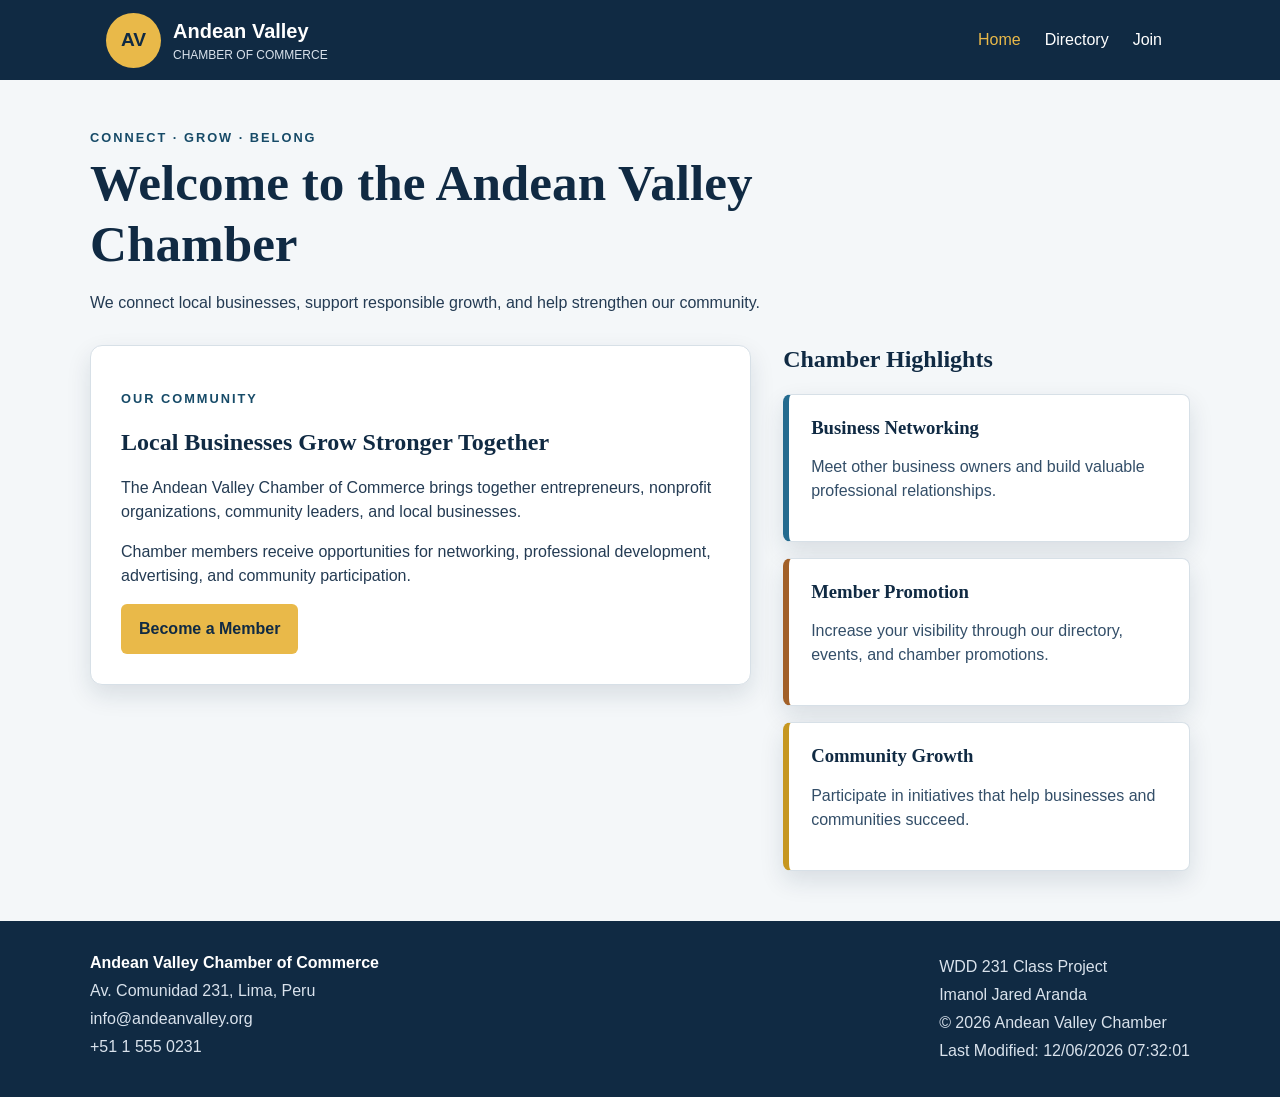
==== chamber/index.html @ 9b0d6aef "Complete W04 Chamber Join Page" ====
<!DOCTYPE html>
<html lang="en">
<head>
  <meta charset="UTF-8">
  <meta name="viewport" content="width=device-width, initial-scale=1.0">
  <meta
    name="description"
    content="Official website of the Andean Valley Chamber of Commerce.">
  <meta name="author" content="Imanol Jared Aranda">

  <title>Home | Andean Valley Chamber</title>

  <link rel="stylesheet" href="styles/chamber.css">
  <script src="scripts/navigation.js" defer></script>
</head>

<body>
  <header class="site-header">
    <div class="header-content">
      <a class="logo" href="index.html" aria-label="Andean Valley Chamber home">
        AV
      </a>

      <div class="business-name">
        <strong>Andean Valley</strong>
        <span>Chamber of Commerce</span>
      </div>

      <button
        id="menu-button"
        type="button"
        aria-label="Open navigation"
        aria-controls="navigation"
        aria-expanded="false">
      </button>

      <nav id="navigation" aria-label="Main navigation">
        <a class="active" href="index.html" aria-current="page">Home</a>
        <a href="directory.html">Directory</a>
        <a href="join.html">Join</a>
      </nav>
    </div>
  </header>

  <main>
    <div class="page-title">
      <p class="eyebrow">Connect · Grow · Belong</p>

      <h1>Welcome to the Andean Valley Chamber</h1>

      <p>
        We connect local businesses, support responsible growth,
        and help strengthen our community.
      </p>
    </div>

    <div class="join-layout">
      <section class="confirmation">
        <p class="eyebrow">Our Community</p>

        <h2>Local Businesses Grow Stronger Together</h2>

        <p>
          The Andean Valley Chamber of Commerce brings together
          entrepreneurs, nonprofit organizations, community leaders,
          and local businesses.
        </p>

        <p>
          Chamber members receive opportunities for networking,
          professional development, advertising, and community
          participation.
        </p>

        <a class="home-button" href="join.html">Become a Member</a>
      </section>

      <section class="membership-section" aria-labelledby="highlights-title">
        <h2 id="highlights-title">Chamber Highlights</h2>

        <div class="membership-cards">
          <article class="membership-card">
            <h3>Business Networking</h3>
            <p>
              Meet other business owners and build valuable
              professional relationships.
            </p>
          </article>

          <article class="membership-card bronze-card">
            <h3>Member Promotion</h3>
            <p>
              Increase your visibility through our directory,
              events, and chamber promotions.
            </p>
          </article>

          <article class="membership-card gold-card">
            <h3>Community Growth</h3>
            <p>
              Participate in initiatives that help businesses
              and communities succeed.
            </p>
          </article>
        </div>
      </section>
    </div>
  </main>

  <footer>
    <div>
      <strong>Andean Valley Chamber of Commerce</strong>
      <p>Av. Comunidad 231, Lima, Peru</p>
      <p>info@andeanvalley.org</p>
      <p>+51 1 555 0231</p>
    </div>

    <div>
      <p>WDD 231 Class Project</p>
      <p>Imanol Jared Aranda</p>
      <p>© <span id="current-year"></span> Andean Valley Chamber</p>
      <p>Last Modified: <span id="last-modified"></span></p>
    </div>
  </footer>
</body>
</html>
---- chamber/styles/chamber.css ----
:root {
    --navy: #102a43;
    --blue: #246b8f;
    --dark-blue: #174b68;
    --gold: #e9b949;
    --white: #ffffff;
    --background: #f4f7f9;
    --text: #243b53;
    --gray: #334e68;
    --border: #d7e0e7;
    --shadow: 0 10px 25px rgb(16 42 67 / 12%);
  }
  
  * {
    box-sizing: border-box;
  }
  
  body {
    min-width: 320px;
    margin: 0;
    color: var(--text);
    background: var(--background);
    font-family: Arial, Helvetica, sans-serif;
    line-height: 1.5;
  }
  
  button,
  input,
  select,
  textarea {
    font: inherit;
  }
  
  /* HEADER */
  
  .site-header {
    color: var(--white);
    background: var(--navy);
  }
  
  .header-content {
    display: grid;
    grid-template-columns: auto 1fr auto;
    align-items: center;
    max-width: 1100px;
    min-height: 80px;
    margin: auto;
    padding: 10px 16px;
    gap: 12px;
  }
  
  .logo {
    display: grid;
    width: 55px;
    height: 55px;
    color: var(--navy);
    background: var(--gold);
    border-radius: 50%;
    place-items: center;
    font-size: 1.2rem;
    font-weight: bold;
    text-decoration: none;
  }
  
  .business-name {
    display: flex;
    flex-direction: column;
  }
  
  .business-name strong {
    font-size: 1.25rem;
  }
  
  .business-name span {
    color: #d9e2ec;
    font-size: 0.75rem;
    text-transform: uppercase;
  }
  
  #menu-button {
    width: 45px;
    height: 45px;
    color: var(--navy);
    background: var(--gold);
    border: 1px solid var(--gold);
    border-radius: 5px;
    cursor: pointer;
    font-size: 1.5rem;
    font-weight: bold;
  }
  
  #menu-button::before {
    content: "☰";
  }
  
  #menu-button[aria-expanded="true"]::before {
    content: "×";
  }
  
  nav {
    display: none;
    grid-column: 1 / -1;
  }
  
  nav.open {
    display: grid;
  }
  
  nav a {
    padding: 12px;
    color: var(--white);
    border-top: 1px solid #ffffff20;
    text-decoration: none;
  }
  
  nav a:hover,
  nav a.active {
    color: var(--gold);
  }
  
  /* MAIN CONTENT */
  
  main {
    width: min(1100px, calc(100% - 32px));
    min-height: 65vh;
    margin: auto;
    padding: 35px 0 50px;
  }
  
  .page-title {
    max-width: 720px;
    margin-bottom: 30px;
  }
  
  .eyebrow {
    margin-bottom: 5px;
    color: var(--dark-blue);
    font-size: 0.8rem;
    font-weight: bold;
    letter-spacing: 2px;
    text-transform: uppercase;
  }
  
  h1,
  h2,
  h3 {
    color: var(--navy);
    font-family: Georgia, "Times New Roman", serif;
    line-height: 1.2;
  }
  
  h1 {
    margin: 0 0 10px;
    font-size: clamp(2rem, 7vw, 3.2rem);
  }
  
  /* JOIN FORM */
  
  .join-layout {
    display: grid;
    gap: 32px;
  }
  
  form {
    padding: 24px;
    background: var(--white);
    border: 1px solid var(--border);
    border-radius: 12px;
    box-shadow: var(--shadow);
  }
  
  fieldset {
    margin: 0;
    padding: 0;
    border: 0;
  }
  
  legend {
    margin-bottom: 20px;
    color: var(--navy);
    font-family: Georgia, "Times New Roman", serif;
    font-size: 1.5rem;
    font-weight: bold;
  }
  
  form label {
    display: grid;
    margin-bottom: 18px;
    color: var(--navy);
    gap: 6px;
    font-weight: bold;
  }
  
  input,
  select,
  textarea {
    width: 100%;
    padding: 12px;
    color: var(--text);
    background: var(--white);
    border: 1px solid #829ab1;
    border-radius: 5px;
  }
  
  input:focus,
  select:focus,
  textarea:focus,
  button:focus,
  a:focus {
    outline: 3px solid #e9b949aa;
    outline-offset: 2px;
  }
  
  input:required:valid,
  select:required:valid {
    border-left: 5px solid #2f855a;
  }
  
  .submit-button,
  .home-button {
    display: inline-block;
    padding: 13px 18px;
    color: var(--navy);
    background: var(--gold);
    border: 0;
    border-radius: 6px;
    cursor: pointer;
    font-weight: bold;
    text-decoration: none;
  }
  
  .submit-button {
    width: 100%;
  }
  
  .submit-button:hover,
  .home-button:hover {
    background: #f4cf72;
  }
  
  /* MEMBERSHIP CARDS */
  
  .membership-section h2 {
    margin-top: 0;
  }
  
  .membership-cards {
    display: grid;
    gap: 16px;
  }
  
  .membership-card {
    padding: 22px;
    background: var(--white);
    border: 1px solid var(--border);
    border-left: 6px solid var(--blue);
    border-radius: 8px;
    box-shadow: var(--shadow);
    opacity: 0;
    transform: translateY(25px);
    animation: show-card 0.7s ease forwards;
  }
  
  .membership-card:nth-child(2) {
    animation-delay: 0.15s;
  }
  
  .membership-card:nth-child(3) {
    animation-delay: 0.3s;
  }
  
  .membership-card:nth-child(4) {
    animation-delay: 0.45s;
  }
  
  .membership-card h3 {
    margin: 0 0 8px;
  }
  
  .membership-card p {
    color: var(--gray);
  }
  
  .bronze-card {
    border-left-color: #a26028;
  }
  
  .silver-card {
    border-left-color: #7b8794;
  }
  
  .gold-card {
    border-left-color: #c69720;
  }
  
  .membership-card button,
  .close-button {
    padding: 10px 15px;
    color: var(--white);
    background: var(--dark-blue);
    border: 0;
    border-radius: 5px;
    cursor: pointer;
    font-weight: bold;
  }
  
  .membership-card button:hover,
  .close-button:hover {
    background: var(--navy);
  }
  
  @keyframes show-card {
    to {
      opacity: 1;
      transform: translateY(0);
    }
  }
  
  /* DIALOGS */
  
  dialog {
    width: min(500px, 92%);
    padding: 0;
    border: 0;
    border-radius: 12px;
    box-shadow: 0 25px 60px #00000055;
  }
  
  dialog::backdrop {
    background: #102a43b3;
  }
  
  .dialog-content {
    padding: 25px;
  }
  
  .dialog-content h2 {
    margin-top: 0;
  }
  
  .dialog-content li {
    margin-bottom: 8px;
  }
  
  /* THANK YOU PAGE */
  
  .confirmation {
    max-width: 750px;
    padding: 30px;
    background: var(--white);
    border: 1px solid var(--border);
    border-radius: 12px;
    box-shadow: var(--shadow);
  }
  
  .submitted-information {
    display: grid;
    grid-template-columns: 170px 1fr;
    margin: 25px 0;
    border-top: 1px solid var(--border);
  }
  
  .submitted-information dt,
  .submitted-information dd {
    margin: 0;
    padding: 12px 0;
    border-bottom: 1px solid var(--border);
    overflow-wrap: anywhere;
  }
  
  .submitted-information dt {
    color: var(--navy);
    font-weight: bold;
  }
  
  /* FOOTER */
  
  footer {
    display: grid;
    padding: 30px max(16px, calc((100% - 1100px) / 2));
    color: #d9e2ec;
    background: var(--navy);
    gap: 20px;
  }
  
  footer p {
    margin: 4px 0;
  }
  
  footer strong {
    color: var(--white);
  }
  
  /* LARGER SCREENS */
  
  @media screen and (min-width: 700px) {
    .header-content {
      grid-template-columns: auto auto 1fr;
    }
  
    #menu-button {
      display: none;
    }
  
    nav,
    nav.open {
      display: flex;
      grid-column: auto;
      justify-self: end;
    }
  
    nav a {
      border: 0;
    }
  
    footer {
      grid-template-columns: 1fr auto;
    }
  }
  
  @media screen and (min-width: 900px) {
    .join-layout {
      grid-template-columns: 1.3fr 0.8fr;
      align-items: start;
    }
  }
  
  @media screen and (max-width: 520px) {
    .submitted-information {
      grid-template-columns: 1fr;
    }
  
    .submitted-information dt {
      padding-bottom: 0;
      border-bottom: 0;
    }
  }
  
  @media (prefers-reduced-motion: reduce) {
    .membership-card {
      opacity: 1;
      transform: none;
      animation: none;
    }
  }

  input::placeholder,
  textarea::placeholder {
    color: var(--gray);
    opacity: 1;
  }
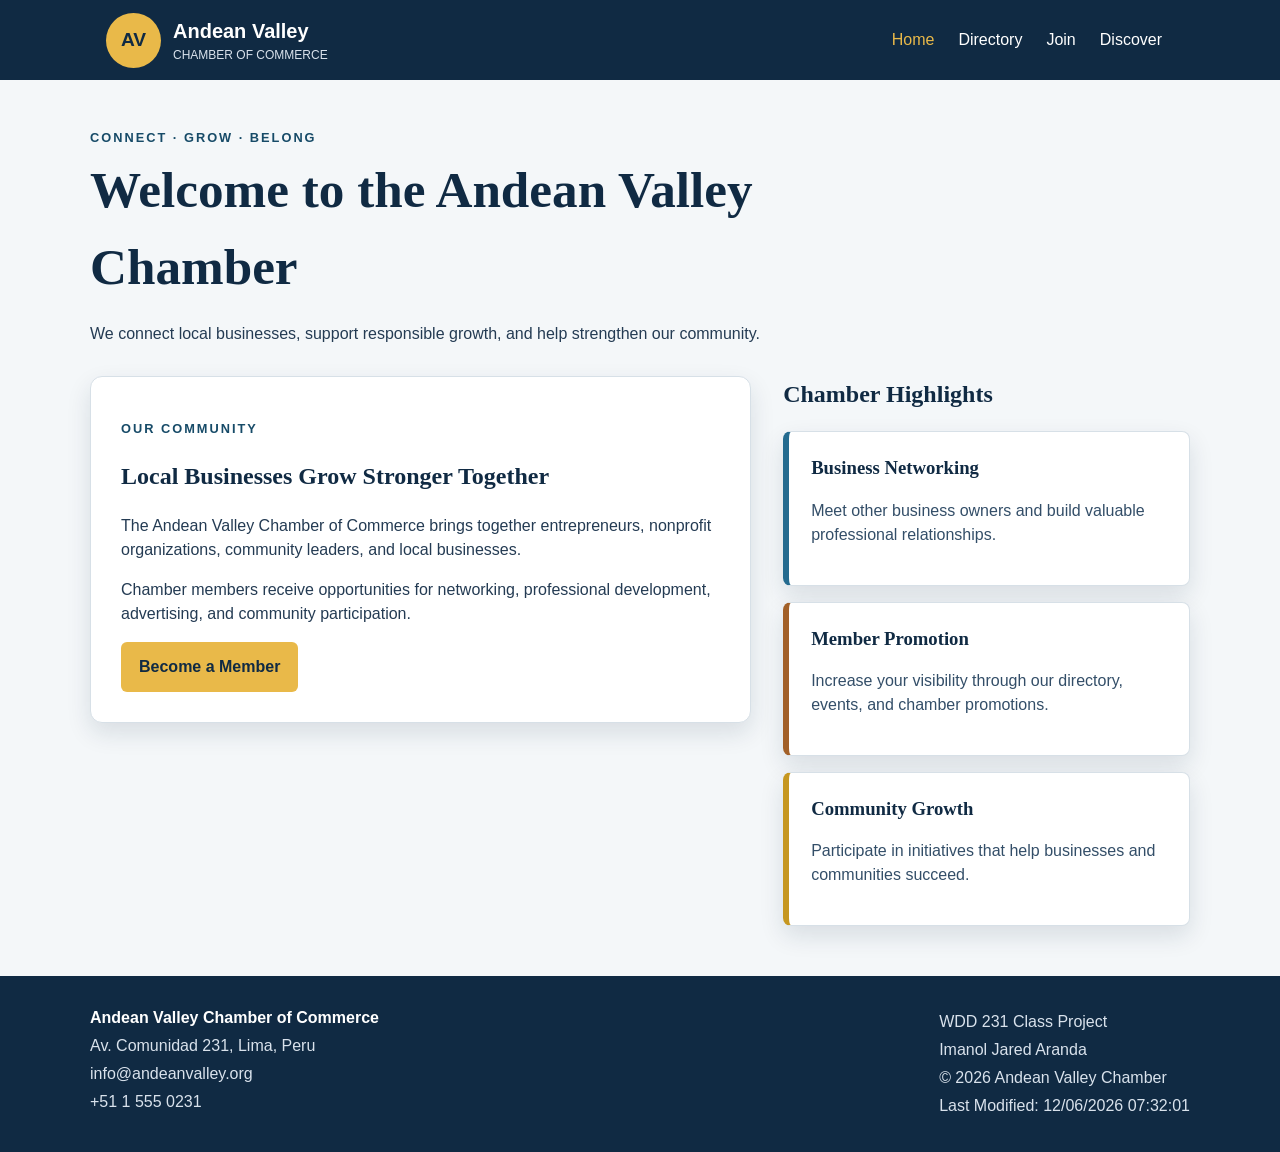
==== commit d70a5d74: "Complete Chamber Discover page" ====
--- a/chamber/index.html
+++ b/chamber/index.html
@@ -38,6 +38,7 @@
         <a class="active" href="index.html" aria-current="page">Home</a>
         <a href="directory.html">Directory</a>
         <a href="join.html">Join</a>
+        <a href="discover.html">Discover</a>
       </nav>
     </div>
   </header>
@@ -123,4 +124,4 @@
     </div>
   </footer>
 </body>
-</html>+</html>
--- a/chamber/styles/chamber.css
+++ b/chamber/styles/chamber.css
@@ -20,7 +20,7 @@
     margin: 0;
     color: var(--text);
     background: var(--background);
-    font-family: Arial, Helvetica, sans-serif;
+    font-family: "Roboto", Arial, sans-serif;
     line-height: 1.5;
   }
   
@@ -145,8 +145,7 @@
   h2,
   h3 {
     color: var(--navy);
-    font-family: Georgia, "Times New Roman", serif;
-    line-height: 1.2;
+    font-family: "Lora", Georgia, serif;
   }
   
   h1 {
@@ -178,7 +177,7 @@
   legend {
     margin-bottom: 20px;
     color: var(--navy);
-    font-family: Georgia, "Times New Roman", serif;
+    font-family: "Lora", Georgia, serif;
     font-size: 1.5rem;
     font-weight: bold;
   }
@@ -450,3 +449,167 @@
     opacity: 1;
   }
 
+  /* DISCOVER PAGE */
+
+  .visit-message {
+    margin: 0 0 28px;
+    padding: 14px 18px;
+    color: var(--navy);
+    background: #fff4d6;
+    border-left: 5px solid var(--gold);
+    border-radius: 6px;
+    font-weight: bold;
+  }
+
+  .places-grid {
+    display: grid;
+    grid-template-areas:
+      "card1"
+      "card2"
+      "card3"
+      "card4"
+      "card5"
+      "card6"
+      "card7"
+      "card8";
+    gap: 22px;
+  }
+
+  .place-1 { grid-area: card1; }
+  .place-2 { grid-area: card2; }
+  .place-3 { grid-area: card3; }
+  .place-4 { grid-area: card4; }
+  .place-5 { grid-area: card5; }
+  .place-6 { grid-area: card6; }
+  .place-7 { grid-area: card7; }
+  .place-8 { grid-area: card8; }
+
+  .place-card {
+    display: grid;
+    grid-template-areas:
+      "title"
+      "photo"
+      "location"
+      "description"
+      "action";
+    padding: 18px;
+    background: var(--white);
+    border: 1px solid var(--border);
+    border-radius: 10px;
+    box-shadow: var(--shadow);
+    gap: 12px;
+    overflow: hidden;
+  }
+
+  .place-card h2 {
+    grid-area: title;
+    margin: 0;
+    font-size: 1.45rem;
+  }
+
+  .place-card figure {
+    grid-area: photo;
+    margin: 0;
+    overflow: hidden;
+    border-radius: 7px;
+  }
+
+  .place-card img {
+    display: block;
+    width: 100%;
+    height: auto;
+    aspect-ratio: 3 / 2;
+    object-fit: cover;
+  }
+
+  .place-card address {
+    grid-area: location;
+    color: var(--dark-blue);
+    font-style: normal;
+    font-weight: bold;
+  }
+
+  .place-card p {
+    grid-area: description;
+    margin: 0;
+    color: var(--gray);
+  }
+
+  .place-card button {
+    grid-area: action;
+    justify-self: start;
+    padding: 10px 16px;
+    color: var(--white);
+    background: var(--dark-blue);
+    border: 0;
+    border-radius: 5px;
+    cursor: pointer;
+    font-weight: bold;
+  }
+
+  /* Medium screens: photo and text occupy named areas side by side. */
+  @media screen and (min-width: 641px) and (max-width: 1024px) {
+    .places-grid {
+      grid-template-areas:
+        "card1"
+        "card2"
+        "card3"
+        "card4"
+        "card5"
+        "card6"
+        "card7"
+        "card8";
+    }
+
+    .place-card {
+      grid-template-columns: minmax(240px, 300px) 1fr;
+      grid-template-areas:
+        "photo title"
+        "photo location"
+        "photo description"
+        "photo action";
+      align-items: start;
+    }
+  }
+
+  /* Large screens: two-card rows with a different internal area map. */
+  @media screen and (min-width: 1025px) {
+    .places-grid {
+      grid-template-columns: repeat(2, minmax(0, 1fr));
+      grid-template-areas:
+        "card1 card2"
+        "card3 card4"
+        "card5 card6"
+        "card7 card8";
+    }
+
+    .place-card {
+      grid-template-columns: minmax(190px, 44%) 1fr;
+      grid-template-areas:
+        "title title"
+        "photo location"
+        "photo description"
+        "action action";
+    }
+  }
+
+  /* Image effects are intentionally excluded from mobile screens. */
+  @media screen and (min-width: 641px) and (hover: hover) {
+    .place-card {
+      transition: box-shadow 0.25s ease, transform 0.25s ease;
+    }
+
+    .place-card img {
+      transition: filter 0.25s ease, transform 0.25s ease;
+    }
+
+    .place-card:hover {
+      box-shadow: 0 16px 34px rgb(16 42 67 / 22%);
+      transform: translateY(-4px);
+    }
+
+    .place-card:hover img {
+      filter: saturate(1.15);
+      transform: scale(1.04);
+    }
+  }
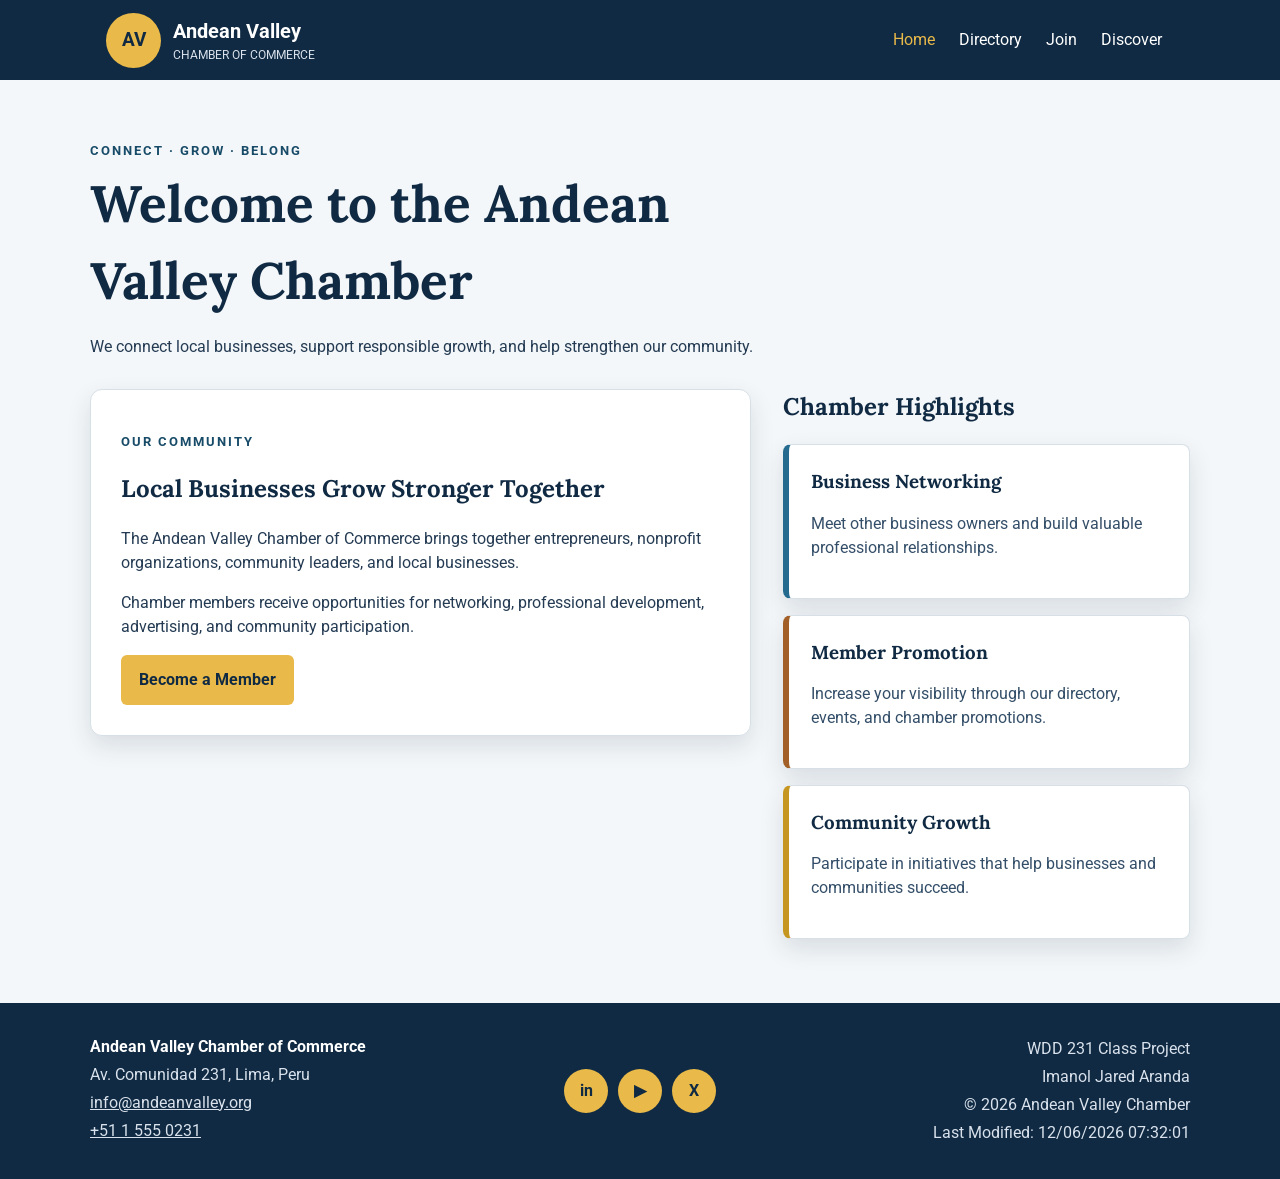
==== commit 4d9943ea: "Complete chamber directory page" ====
--- a/chamber/index.html
+++ b/chamber/index.html
@@ -10,14 +10,22 @@
 
   <title>Home | Andean Valley Chamber</title>
 
-  <link rel="stylesheet" href="styles/chamber.css">
+  <link rel="icon" href="images/chamber-logo.svg" type="image/svg+xml">
+  <link rel="preconnect" href="https://fonts.googleapis.com">
+  <link rel="preconnect" href="https://fonts.gstatic.com" crossorigin>
+  <link
+    href="https://fonts.googleapis.com/css2?family=Lora:wght@600;700&amp;family=Roboto:wght@400;500;700&amp;display=swap"
+    rel="stylesheet">
+  <link rel="stylesheet" href="styles/normalize.css">
+  <link rel="stylesheet" href="styles/small.css">
+  <link rel="stylesheet" href="styles/larger.css">
   <script src="scripts/navigation.js" defer></script>
 </head>
 
 <body>
   <header class="site-header">
     <div class="header-content">
-      <a class="logo" href="index.html" aria-label="Andean Valley Chamber home">
+      <a class="logo" href="index.html" aria-label="AV – Andean Valley Chamber home">
         AV
       </a>
 
@@ -109,14 +117,20 @@
   </main>
 
   <footer>
-    <div>
+    <div class="footer-contact">
       <strong>Andean Valley Chamber of Commerce</strong>
       <p>Av. Comunidad 231, Lima, Peru</p>
-      <p>info@andeanvalley.org</p>
-      <p>+51 1 555 0231</p>
+      <p><a href="mailto:info@andeanvalley.org">info@andeanvalley.org</a></p>
+      <p><a href="tel:+5115550231">+51 1 555 0231</a></p>
     </div>
 
-    <div>
+    <div class="social-links" aria-label="Social media links">
+      <a href="https://www.linkedin.com/" aria-label="in – LinkedIn">in</a>
+      <a href="https://www.youtube.com/" aria-label="▶ YouTube">▶</a>
+      <a href="https://x.com/" aria-label="X">X</a>
+    </div>
+
+    <div class="footer-development">
       <p>WDD 231 Class Project</p>
       <p>Imanol Jared Aranda</p>
       <p>© <span id="current-year"></span> Andean Valley Chamber</p>
--- a/chamber/styles/small.css
+++ b/chamber/styles/small.css
@@ -0,0 +1,818 @@
+:root {
+    --navy: #102a43;
+    --blue: #246b8f;
+    --dark-blue: #174b68;
+    --gold: #e9b949;
+    --white: #ffffff;
+    --background: #f4f7f9;
+    --text: #243b53;
+    --gray: #334e68;
+    --border: #d7e0e7;
+    --shadow: 0 10px 25px rgb(16 42 67 / 12%);
+  }
+
+  * {
+    box-sizing: border-box;
+  }
+
+  body {
+    min-width: 320px;
+    margin: 0;
+    color: var(--text);
+    background: var(--background);
+    font-family: "Roboto", Arial, sans-serif;
+    line-height: 1.5;
+  }
+
+  button,
+  input,
+  select,
+  textarea {
+    font: inherit;
+  }
+
+  /* HEADER */
+
+  .site-header {
+    color: var(--white);
+    background: var(--navy);
+  }
+
+  .header-content {
+    display: grid;
+    grid-template-columns: auto 1fr auto;
+    align-items: center;
+    max-width: 1100px;
+    min-height: 80px;
+    margin: auto;
+    padding: 10px 16px;
+    gap: 12px;
+  }
+
+  .logo {
+    display: grid;
+    width: 55px;
+    height: 55px;
+    color: var(--navy);
+    background: var(--gold);
+    border-radius: 50%;
+    place-items: center;
+    font-size: 1.2rem;
+    font-weight: bold;
+    text-decoration: none;
+  }
+
+  .business-name {
+    display: flex;
+    flex-direction: column;
+  }
+
+  .business-name strong {
+    font-size: 1.25rem;
+  }
+
+  .business-name span {
+    color: #d9e2ec;
+    font-size: 0.75rem;
+    text-transform: uppercase;
+  }
+
+  #menu-button {
+    width: 45px;
+    height: 45px;
+    color: var(--navy);
+    background: var(--gold);
+    border: 1px solid var(--gold);
+    border-radius: 5px;
+    cursor: pointer;
+    font-size: 1.5rem;
+    font-weight: bold;
+  }
+
+  #menu-button::before {
+    content: "☰";
+  }
+
+  #menu-button[aria-expanded="true"]::before {
+    content: "×";
+  }
+
+  nav {
+    display: none;
+    grid-column: 1 / -1;
+  }
+
+  nav.open {
+    display: grid;
+  }
+
+  nav a {
+    padding: 12px;
+    color: var(--white);
+    border-top: 1px solid #ffffff20;
+    text-decoration: none;
+  }
+
+  nav a:hover,
+  nav a.active {
+    color: var(--gold);
+  }
+
+  /* MAIN CONTENT */
+
+  main {
+    width: min(1100px, calc(100% - 32px));
+    min-height: 65vh;
+    margin: auto;
+    padding: 35px 0 50px;
+  }
+
+  .page-title {
+    max-width: 720px;
+    margin-bottom: 30px;
+  }
+
+  .eyebrow {
+    margin-bottom: 5px;
+    color: var(--dark-blue);
+    font-size: 0.8rem;
+    font-weight: bold;
+    letter-spacing: 2px;
+    text-transform: uppercase;
+  }
+
+  h1,
+  h2,
+  h3 {
+    color: var(--navy);
+    font-family: "Lora", Georgia, serif;
+  }
+
+  h1 {
+    margin: 0 0 10px;
+    font-size: clamp(2rem, 7vw, 3.2rem);
+  }
+
+  /* JOIN FORM */
+
+  .join-layout {
+    display: grid;
+    gap: 32px;
+  }
+
+  form {
+    padding: 24px;
+    background: var(--white);
+    border: 1px solid var(--border);
+    border-radius: 12px;
+    box-shadow: var(--shadow);
+  }
+
+  fieldset {
+    margin: 0;
+    padding: 0;
+    border: 0;
+  }
+
+  legend {
+    margin-bottom: 20px;
+    color: var(--navy);
+    font-family: "Lora", Georgia, serif;
+    font-size: 1.5rem;
+    font-weight: bold;
+  }
+
+  form label {
+    display: grid;
+    margin-bottom: 18px;
+    color: var(--navy);
+    gap: 6px;
+    font-weight: bold;
+  }
+
+  input,
+  select,
+  textarea {
+    width: 100%;
+    padding: 12px;
+    color: var(--text);
+    background: var(--white);
+    border: 1px solid #829ab1;
+    border-radius: 5px;
+  }
+
+  input:focus,
+  select:focus,
+  textarea:focus,
+  button:focus,
+  a:focus {
+    outline: 3px solid #e9b949aa;
+    outline-offset: 2px;
+  }
+
+  input:required:valid,
+  select:required:valid {
+    border-left: 5px solid #2f855a;
+  }
+
+  .submit-button,
+  .home-button {
+    display: inline-block;
+    padding: 13px 18px;
+    color: var(--navy);
+    background: var(--gold);
+    border: 0;
+    border-radius: 6px;
+    cursor: pointer;
+    font-weight: bold;
+    text-decoration: none;
+  }
+
+  .submit-button {
+    width: 100%;
+  }
+
+  .submit-button:hover,
+  .home-button:hover {
+    background: #f4cf72;
+  }
+
+  /* MEMBERSHIP CARDS */
+
+  .membership-section h2 {
+    margin-top: 0;
+  }
+
+  .membership-cards {
+    display: grid;
+    gap: 16px;
+  }
+
+  .membership-card {
+    padding: 22px;
+    background: var(--white);
+    border: 1px solid var(--border);
+    border-left: 6px solid var(--blue);
+    border-radius: 8px;
+    box-shadow: var(--shadow);
+    opacity: 0;
+    transform: translateY(25px);
+    animation: show-card 0.7s ease forwards;
+  }
+
+  .membership-card:nth-child(2) {
+    animation-delay: 0.15s;
+  }
+
+  .membership-card:nth-child(3) {
+    animation-delay: 0.3s;
+  }
+
+  .membership-card:nth-child(4) {
+    animation-delay: 0.45s;
+  }
+
+  .membership-card h3 {
+    margin: 0 0 8px;
+  }
+
+  .membership-card p {
+    color: var(--gray);
+  }
+
+  .bronze-card {
+    border-left-color: #a26028;
+  }
+
+  .silver-card {
+    border-left-color: #7b8794;
+  }
+
+  .gold-card {
+    border-left-color: #c69720;
+  }
+
+  .membership-card button,
+  .close-button {
+    padding: 10px 15px;
+    color: var(--white);
+    background: var(--dark-blue);
+    border: 0;
+    border-radius: 5px;
+    cursor: pointer;
+    font-weight: bold;
+  }
+
+  .membership-card button:hover,
+  .close-button:hover {
+    background: var(--navy);
+  }
+
+  @keyframes show-card {
+    to {
+      opacity: 1;
+      transform: translateY(0);
+    }
+  }
+
+  /* DIALOGS */
+
+  dialog {
+    width: min(500px, 92%);
+    padding: 0;
+    border: 0;
+    border-radius: 12px;
+    box-shadow: 0 25px 60px #00000055;
+  }
+
+  dialog::backdrop {
+    background: #102a43b3;
+  }
+
+  .dialog-content {
+    padding: 25px;
+  }
+
+  .dialog-content h2 {
+    margin-top: 0;
+  }
+
+  .dialog-content li {
+    margin-bottom: 8px;
+  }
+
+  /* THANK YOU PAGE */
+
+  .confirmation {
+    max-width: 750px;
+    padding: 30px;
+    background: var(--white);
+    border: 1px solid var(--border);
+    border-radius: 12px;
+    box-shadow: var(--shadow);
+  }
+
+  .submitted-information {
+    display: grid;
+    grid-template-columns: 170px 1fr;
+    margin: 25px 0;
+    border-top: 1px solid var(--border);
+  }
+
+  .submitted-information dt,
+  .submitted-information dd {
+    margin: 0;
+    padding: 12px 0;
+    border-bottom: 1px solid var(--border);
+    overflow-wrap: anywhere;
+  }
+
+  .submitted-information dt {
+    color: var(--navy);
+    font-weight: bold;
+  }
+
+  /* FOOTER */
+
+  footer {
+    display: grid;
+    padding: 30px max(16px, calc((100% - 1100px) / 2));
+    color: #d9e2ec;
+    background: var(--navy);
+    gap: 20px;
+  }
+
+  footer p {
+    margin: 4px 0;
+  }
+
+  footer strong {
+    color: var(--white);
+  }
+
+  /* LARGER SCREENS */
+
+  @media screen and (min-width: 700px) {
+    .header-content {
+      grid-template-columns: auto auto 1fr;
+    }
+
+    #menu-button {
+      display: none;
+    }
+
+    nav,
+    nav.open {
+      display: flex;
+      grid-column: auto;
+      justify-self: end;
+    }
+
+    nav a {
+      border: 0;
+    }
+
+    footer {
+      grid-template-columns: 1fr auto;
+    }
+  }
+
+  @media screen and (min-width: 900px) {
+    .join-layout {
+      grid-template-columns: 1.3fr 0.8fr;
+      align-items: start;
+    }
+  }
+
+  @media screen and (max-width: 520px) {
+    .submitted-information {
+      grid-template-columns: 1fr;
+    }
+
+    .submitted-information dt {
+      padding-bottom: 0;
+      border-bottom: 0;
+    }
+  }
+
+  @media (prefers-reduced-motion: reduce) {
+    .membership-card {
+      opacity: 1;
+      transform: none;
+      animation: none;
+    }
+  }
+
+  input::placeholder,
+  textarea::placeholder {
+    color: var(--gray);
+    opacity: 1;
+  }
+
+  /* DISCOVER PAGE */
+
+  .visit-message {
+    margin: 0 0 28px;
+    padding: 14px 18px;
+    color: var(--navy);
+    background: #fff4d6;
+    border-left: 5px solid var(--gold);
+    border-radius: 6px;
+    font-weight: bold;
+  }
+
+  .places-grid {
+    display: grid;
+    grid-template-areas:
+      "card1"
+      "card2"
+      "card3"
+      "card4"
+      "card5"
+      "card6"
+      "card7"
+      "card8";
+    gap: 22px;
+  }
+
+  .place-1 { grid-area: card1; }
+  .place-2 { grid-area: card2; }
+  .place-3 { grid-area: card3; }
+  .place-4 { grid-area: card4; }
+  .place-5 { grid-area: card5; }
+  .place-6 { grid-area: card6; }
+  .place-7 { grid-area: card7; }
+  .place-8 { grid-area: card8; }
+
+  .place-card {
+    display: grid;
+    grid-template-areas:
+      "title"
+      "photo"
+      "location"
+      "description"
+      "action";
+    padding: 18px;
+    background: var(--white);
+    border: 1px solid var(--border);
+    border-radius: 10px;
+    box-shadow: var(--shadow);
+    gap: 12px;
+    overflow: hidden;
+  }
+
+  .place-card h2 {
+    grid-area: title;
+    margin: 0;
+    font-size: 1.45rem;
+  }
+
+  .place-card figure {
+    grid-area: photo;
+    margin: 0;
+    overflow: hidden;
+    border-radius: 7px;
+  }
+
+  .place-card img {
+    display: block;
+    width: 100%;
+    height: auto;
+    aspect-ratio: 3 / 2;
+    object-fit: cover;
+  }
+
+  .place-card address {
+    grid-area: location;
+    color: var(--dark-blue);
+    font-style: normal;
+    font-weight: bold;
+  }
+
+  .place-card p {
+    grid-area: description;
+    margin: 0;
+    color: var(--gray);
+  }
+
+  .place-card button {
+    grid-area: action;
+    justify-self: start;
+    padding: 10px 16px;
+    color: var(--white);
+    background: var(--dark-blue);
+    border: 0;
+    border-radius: 5px;
+    cursor: pointer;
+    font-weight: bold;
+  }
+
+  /* Medium screens: photo and text occupy named areas side by side. */
+  @media screen and (min-width: 641px) and (max-width: 1024px) {
+    .places-grid {
+      grid-template-areas:
+        "card1"
+        "card2"
+        "card3"
+        "card4"
+        "card5"
+        "card6"
+        "card7"
+        "card8";
+    }
+
+    .place-card {
+      grid-template-columns: minmax(240px, 300px) 1fr;
+      grid-template-areas:
+        "photo title"
+        "photo location"
+        "photo description"
+        "photo action";
+      align-items: start;
+    }
+  }
+
+  /* Large screens: two-card rows with a different internal area map. */
+  @media screen and (min-width: 1025px) {
+    .places-grid {
+      grid-template-columns: repeat(2, minmax(0, 1fr));
+      grid-template-areas:
+        "card1 card2"
+        "card3 card4"
+        "card5 card6"
+        "card7 card8";
+    }
+
+    .place-card {
+      grid-template-columns: minmax(190px, 44%) 1fr;
+      grid-template-areas:
+        "title title"
+        "photo location"
+        "photo description"
+        "action action";
+    }
+  }
+
+  /* Image effects are intentionally excluded from mobile screens. */
+  @media screen and (min-width: 641px) and (hover: hover) {
+    .place-card {
+      transition: box-shadow 0.25s ease, transform 0.25s ease;
+    }
+
+    .place-card img {
+      transition: filter 0.25s ease, transform 0.25s ease;
+    }
+
+    .place-card:hover {
+      box-shadow: 0 16px 34px rgb(16 42 67 / 22%);
+      transform: translateY(-4px);
+    }
+
+    .place-card:hover img {
+      filter: saturate(1.15);
+      transform: scale(1.04);
+    }
+  }
+
+  /* DIRECTORY PAGE */
+
+  .directory-section {
+    padding-top: 4px;
+  }
+
+  .directory-heading {
+    display: flex;
+    flex-direction: column;
+    margin-bottom: 22px;
+    gap: 18px;
+  }
+
+  .directory-heading h2,
+  .member-count {
+    margin: 0;
+  }
+
+  .member-count {
+    color: var(--gray);
+  }
+
+  .view-controls {
+    display: flex;
+    align-self: flex-start;
+    padding: 4px;
+    background: #dce7ed;
+    border-radius: 8px;
+    gap: 4px;
+  }
+
+  .view-button {
+    min-height: 44px;
+    padding: 9px 14px;
+    color: var(--navy);
+    background: transparent;
+    border: 0;
+    border-radius: 6px;
+    cursor: pointer;
+    font-weight: 700;
+  }
+
+  .view-button:hover {
+    background: #c8d9e2;
+  }
+
+  .view-button.active {
+    color: var(--white);
+    background: var(--navy);
+  }
+
+  .member-directory {
+    display: grid;
+    grid-template-columns: minmax(0, 1fr);
+    gap: 18px;
+  }
+
+  .member-card {
+    min-width: 0;
+    background: var(--white);
+    border: 1px solid var(--border);
+    border-radius: 12px;
+    box-shadow: var(--shadow);
+    overflow: hidden;
+  }
+
+  .member-image {
+    display: block;
+    width: 100%;
+    height: auto;
+    aspect-ratio: 16 / 9;
+    object-fit: cover;
+  }
+
+  .member-details {
+    padding: 20px;
+  }
+
+  .member-heading {
+    display: grid;
+    grid-template-columns: 1fr auto;
+    align-items: start;
+    gap: 5px 10px;
+  }
+
+  .member-heading h3 {
+    margin: 0;
+    font-size: 1.35rem;
+  }
+
+  .member-category {
+    grid-column: 1 / -1;
+    margin: 0;
+    color: var(--dark-blue);
+    font-size: 0.85rem;
+    font-weight: 700;
+    letter-spacing: 0.04em;
+    text-transform: uppercase;
+  }
+
+  .membership-level {
+    padding: 4px 8px;
+    color: var(--navy);
+    background: #e8eef2;
+    border-radius: 999px;
+    font-size: 0.75rem;
+    font-weight: 700;
+    white-space: nowrap;
+  }
+
+  .level-2 {
+    color: #334e68;
+    background: #e5eaee;
+  }
+
+  .level-3 {
+    color: #604500;
+    background: #fff1bf;
+  }
+
+  .member-description {
+    color: var(--gray);
+  }
+
+  .member-card address {
+    margin: 14px 0 6px;
+    color: var(--text);
+    font-style: normal;
+  }
+
+  .member-phone,
+  .member-website {
+    color: var(--dark-blue);
+    font-weight: 700;
+    overflow-wrap: anywhere;
+  }
+
+  .member-phone {
+    display: block;
+    margin-bottom: 16px;
+  }
+
+  .member-website {
+    display: inline-block;
+    padding: 9px 13px;
+    color: var(--white);
+    background: var(--dark-blue);
+    border-radius: 5px;
+    text-decoration: none;
+  }
+
+  .member-website:hover {
+    background: var(--navy);
+  }
+
+  .member-directory.list .member-image,
+  .member-directory.list .member-description {
+    display: none;
+  }
+
+  .member-directory.list .member-card {
+    border-left: 6px solid var(--blue);
+    border-radius: 7px;
+  }
+
+  .member-directory.list .member-details {
+    padding: 17px;
+  }
+
+  .directory-error {
+    padding: 24px;
+    color: #7b2424;
+    background: #fff1f1;
+    border: 1px solid #e8b3b3;
+    border-radius: 8px;
+  }
+
+  footer a {
+    color: #d9e2ec;
+  }
+
+  .social-links {
+    display: flex;
+    align-items: center;
+    gap: 10px;
+  }
+
+  .social-links a {
+    display: grid;
+    width: 44px;
+    height: 44px;
+    color: var(--navy);
+    background: var(--gold);
+    border-radius: 50%;
+    place-items: center;
+    font-weight: 700;
+    text-decoration: none;
+  }
+
+  .social-links a:hover {
+    background: #f4cf72;
+  }
--- a/chamber/styles/larger.css
+++ b/chamber/styles/larger.css
@@ -0,0 +1,55 @@
+@media screen and (min-width: 1100px) {
+    main {
+      padding-top: 3rem;
+      padding-bottom: 4rem;
+    }
+  }
+
+@media screen and (min-width: 700px) {
+  .directory-heading {
+    flex-direction: row;
+    align-items: end;
+    justify-content: space-between;
+  }
+
+  .view-controls {
+    align-self: auto;
+  }
+
+  .member-directory.grid {
+    grid-template-columns: repeat(2, minmax(0, 1fr));
+  }
+
+  footer {
+    grid-template-columns: 1fr auto 1fr;
+    align-items: center;
+  }
+
+  .social-links {
+    justify-content: center;
+  }
+
+  .footer-development {
+    text-align: right;
+  }
+}
+
+@media screen and (min-width: 900px) {
+  .member-directory.list .member-details {
+    display: grid;
+    grid-template-columns: minmax(180px, 1.5fr) minmax(170px, 1.25fr) auto auto;
+    align-items: center;
+    gap: 18px;
+  }
+
+  .member-directory.list .member-card address,
+  .member-directory.list .member-phone {
+    margin: 0;
+  }
+}
+
+@media screen and (min-width: 1024px) {
+  .member-directory.grid {
+    grid-template-columns: repeat(3, minmax(0, 1fr));
+  }
+}
